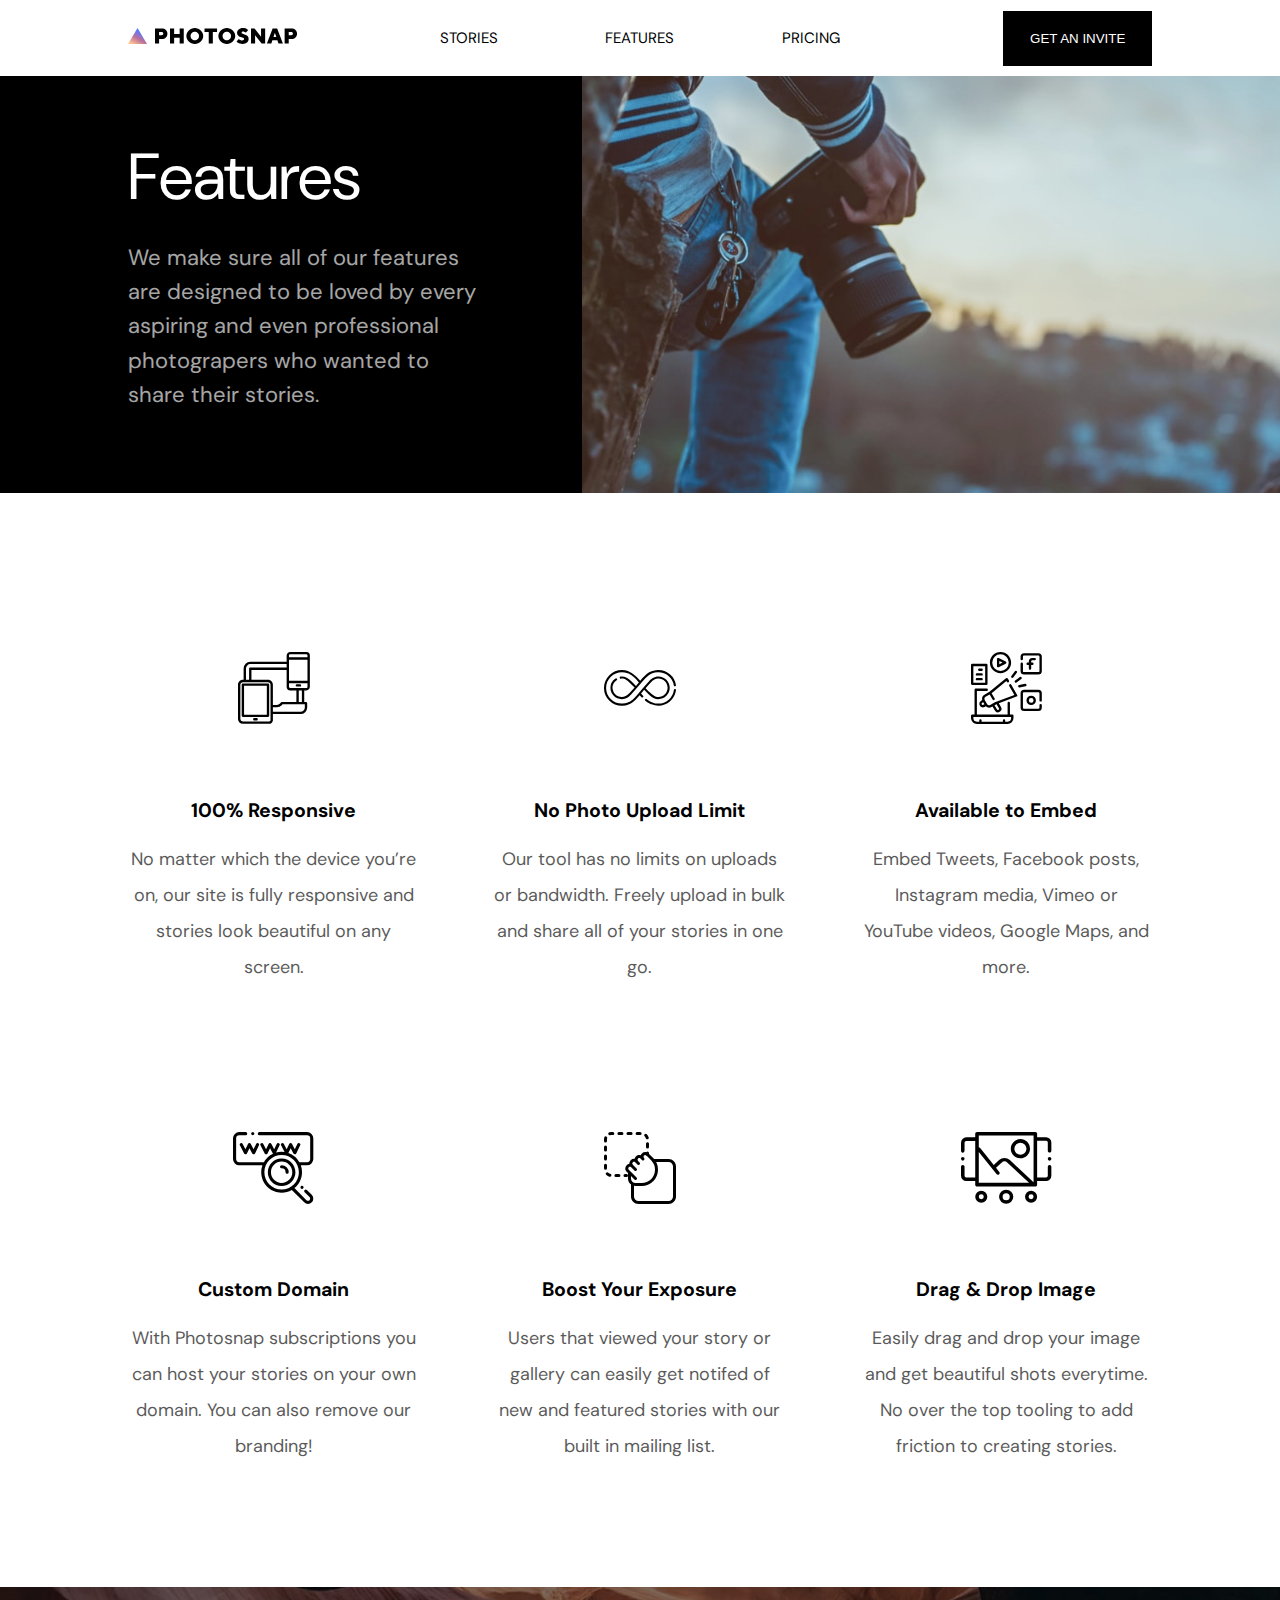
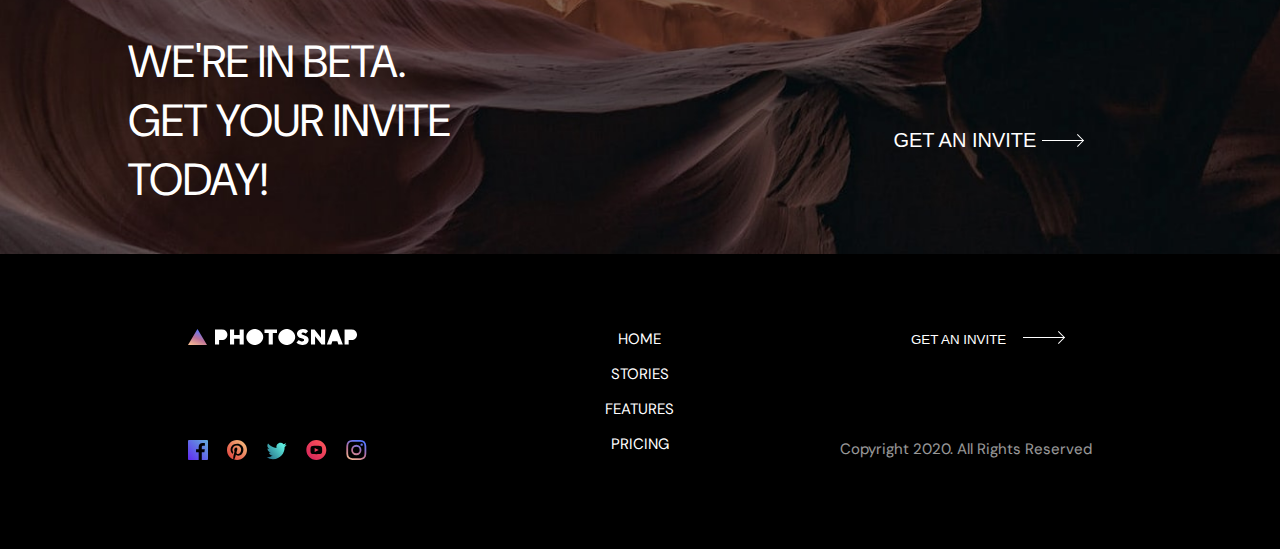
==== features.html @ b4c0d658 "first commit" ====
<!DOCTYPE html>
<html lang="en">
  <head>
    <meta charset="UTF-8" />
    <meta name="viewport" content="width=device-width, initial-scale=1.0" />
    <link rel="stylesheet" href="/scss/features.css" />
    <title>Photosnap</title>
    <link rel="icon" href="/assets/Path-2.svg" />

    <title>Frontend Mentor | Photosnap Website Challenge</title>
  </head>
  <body>
    <header>
      <nav>
        <a href="index.html"
          ><img src="/assets/shared/desktop/logo.svg" alt="logo"
        /></a>
        <img
          class="hide-desktop"
          src="/assets/shared/mobile/menu.svg"
          alt="menu"
          id="menu"
        />
        <ul id="ul" class="hide-mobile">
          <a href="stories.html">Stories</a>
          <a href="features.html">Features</a>
          <a href="pricing.html">Pricing</a>
        </ul>
        <button>Get an invite</button>
      </nav>
    </header>
    <div class="landing">
      <div class="landing-left">
        <p class="head">Features</p>
        <p class="sub-head">
          We make sure all of our features are designed to be loved by every
          aspiring and even professional photograpers who wanted to share their
          stories.
        </p>
      </div>
      <div class="landing-right">
        <img src="/assets/features/desktop/hero.jpg" alt="hero" />
      </div>
    </div>
    <div class="cards">
      <div class="card">
        <img src="/assets/features/desktop/responsive.svg" alt="responsive" />
        <p class="title">100% Responsive</p>
        <p class="sub-title">
          No matter which the device you’re on, our site is fully responsive and
          stories look beautiful on any screen.
        </p>
      </div>
      <div class="card">
        <img src="/assets/features/desktop/no-limit.svg" alt="no-limit" />
        <p class="title">No Photo Upload Limit</p>
        <p class="sub-title">
          Our tool has no limits on uploads or bandwidth. Freely upload in bulk
          and share all of your stories in one go.
        </p>
      </div>
      <div class="card">
        <img src="/assets/features/desktop/embed.svg" alt="embed" />
        <p class="title">Available to Embed</p>
        <p class="sub-title">
          Embed Tweets, Facebook posts, Instagram media, Vimeo or YouTube
          videos, Google Maps, and more.
        </p>
      </div>
      <div class="card">
        <img
          src="/assets/features/desktop/custom-domain.svg"
          alt="custom-domain"
        />
        <p class="title">Custom Domain</p>
        <p class="sub-title">
          With Photosnap subscriptions you can host your stories on your own
          domain. You can also remove our branding!
        </p>
      </div>
      <div class="card">
        <img
          src="/assets/features/desktop/boost-exposure.svg"
          alt="boost-exposure"
        />
        <p class="title">Boost Your Exposure</p>
        <p class="sub-title">
          Users that viewed your story or gallery can easily get notifed of new
          and featured stories with our built in mailing list.
        </p>
      </div>
      <div class="card">
        <img src="/assets/features/desktop/drag-drop.svg" alt="drag-drop" />
        <p class="title">Drag & Drop Image</p>
        <p class="sub-title">
          Easily drag and drop your image and get beautiful shots everytime. No
          over the top tooling to add friction to creating stories.
        </p>
      </div>
    </div>
    <div class="banner-bg">
      <div class="banner">
        <p class="head">We're in Beta. Get your invite today!</p>
        <button>
          Get an invite
          <img src="/assets/shared/desktop/arrow1.svg" alt="arrow" />
        </button>
      </div>
    </div>
    <footer>
      <div class="footer-bg">
        <div class="left">
          <div class="top">
            <img src="/assets/shared/desktop/logo1.svg" alt="logo" />
          </div>
          <div class="bottom">
            <img src="/assets/shared/desktop/facebook.svg" alt="icon" />
            <img src="/assets/shared/desktop/pinterest.svg" alt="icon" />
            <img src="/assets/shared/desktop/twitter.svg" alt="icon" />
            <img src="/assets/shared/desktop/youtube.svg" alt="icon" />
            <img src="/assets/shared/desktop/instagram.svg" alt="icon" />
          </div>
        </div>
        <div class="middle">
          <ul>
            <li><a href="#">Home</a></li>
            <li><a href="#">Stories</a></li>
            <li><a href="#">Features</a></li>
            <li><a href="#">Pricing</a></li>
          </ul>
        </div>
        <div class="right">
          <button>
            Get an invite
            <span
              ><img src="/assets/shared/desktop/arrow1.svg" alt="arrow"
            /></span>
          </button>
          <p>Copyright 2020. All Rights Reserved</p>
        </div>
      </div>
    </footer>
    <script src="/scripts/index.js"></script>
  </body>
</html>
---- scss/features.css ----
@import url("https://fonts.googleapis.com/css2?family=DM+Sans:wght@400;500;700&display=swap");
:root {
  font-size: 15px;
  font-family: "DM Sans", sans-serif;
}

body {
  margin: 0;
  padding: 0;
}

.hide {
  display: none;
}

nav {
  display: -ms-grid;
  display: grid;
  -ms-grid-columns: 0.5fr 1fr 0.5fr;
      grid-template-columns: 0.5fr 1fr 0.5fr;
  width: 80%;
  margin: 0 auto;
  padding: 0.7em 0;
  -webkit-box-align: center;
      -ms-flex-align: center;
          align-items: center;
}

nav .hide-desktop {
  display: none;
}

nav ul {
  display: -ms-grid;
  display: grid;
  -ms-grid-columns: (1fr)[3];
      grid-template-columns: repeat(3, 1fr);
  -webkit-box-pack: space-evenly;
      -ms-flex-pack: space-evenly;
          justify-content: space-evenly;
  justify-items: center;
  padding: 0;
}

nav ul a {
  color: #000000;
  text-decoration: none;
  -webkit-transition: all 0.2s;
  transition: all 0.2s;
  text-transform: uppercase;
}

nav ul a:hover {
  color: #dfdfdf;
  -webkit-transition: all 0.2s;
  transition: all 0.2s;
}

nav button {
  text-transform: uppercase;
  -ms-grid-column-align: right;
      justify-self: right;
  border: none;
  color: #ffffff;
  background-color: #000000;
  padding: 0;
  -webkit-transition: all 0.3s;
  transition: all 0.3s;
  padding: 1.5em 2em;
}

nav button:hover {
  color: #000000;
  background-color: #dfdfdf;
  -webkit-transition: all 0.3s;
  transition: all 0.3s;
  cursor: pointer;
}

footer {
  background-color: #000000;
  padding: 5em;
  color: #ffffff;
}

footer .footer-bg {
  width: 80%;
  margin: 0 auto;
  display: -ms-grid;
  display: grid;
  -ms-grid-columns: 0.8fr 1fr 0.8fr;
      grid-template-columns: 0.8fr 1fr 0.8fr;
}

footer .footer-bg .left .bottom {
  margin-top: 6em;
}

footer .footer-bg .left .bottom img:hover {
  cursor: pointer;
  -webkit-transform: scale(1.2);
          transform: scale(1.2);
}

footer .footer-bg .left .bottom img {
  padding-right: 1em;
}

footer .footer-bg .middle {
  -ms-grid-column-align: center;
      justify-self: center;
  text-align: center;
}

footer .footer-bg .middle ul {
  list-style: none;
  margin-top: 0;
  padding: 0;
}

footer .footer-bg .middle ul a {
  color: #ffffff;
  text-decoration: none;
  text-transform: uppercase;
}

footer .footer-bg .middle ul a:hover {
  opacity: 60%;
}

footer .footer-bg .middle ul li {
  margin-bottom: 1em;
}

footer .footer-bg .right {
  text-align: right;
}

footer .footer-bg .right button {
  background-color: transparent;
  color: #ffffff;
  border: none;
  text-transform: uppercase;
  padding-right: 2em;
}

footer .footer-bg .right button span {
  margin-left: 1em;
}

footer .footer-bg .right button:hover {
  text-decoration: underline;
  cursor: pointer;
}

footer .footer-bg .right p {
  margin-top: 6em;
  opacity: 60%;
}

@media (max-width: 968px) {
  footer .footer-bg {
    -ms-grid-columns: 1fr 1fr;
        grid-template-columns: 1fr 1fr;
    width: 100%;
  }
  footer .footer-bg .right {
    -ms-grid-column: 2;
    -ms-grid-column-span: 1;
    grid-column: 2/3;
    -ms-grid-column-align: end;
        justify-self: end;
  }
  footer .footer-bg .left .bottom {
    margin-top: 1em;
  }
  footer .footer-bg .middle {
    -ms-grid-column-align: left;
        justify-self: left;
    text-align: left;
    margin-top: 2em;
    -ms-grid-column: 1;
    -ms-grid-column-span: 1;
    grid-column: 1/2;
  }
}

@media (max-width: 600px) {
  nav {
    -ms-grid-columns: 1fr;
        grid-template-columns: 1fr;
    width: 90%;
  }
  nav .hide-desktop {
    display: block;
    -ms-grid-column: 3;
    -ms-grid-column-span: 1;
    grid-column: 3/4;
    -ms-grid-column-align: right;
        justify-self: right;
  }
  nav .hide-desktop:hover {
    cursor: pointer;
  }
  nav .show-desktop {
    display: none;
  }
  nav ul {
    display: -ms-grid;
    display: grid;
    -ms-grid-columns: 1fr;
        grid-template-columns: 1fr;
    -ms-grid-column-align: center;
        justify-self: center;
  }
  nav ul a {
    margin-top: 1em;
  }
  nav .hide-mobile {
    display: none;
    -webkit-transform: scale(0);
            transform: scale(0);
    -webkit-transition: all 0.5s;
    transition: all 0.5s;
  }
  nav button {
    display: none;
  }
  footer {
    text-align: center;
  }
  footer .footer-bg {
    display: block;
  }
  footer .footer-bg ul {
    margin-top: 3em;
    padding: 0;
  }
  footer .footer-bg .right {
    text-align: center;
    margin-top: 3em;
  }
  footer .footer-bg .right p {
    margin-top: 1em;
  }
  footer .footer-bg .middle {
    text-align: center;
  }
}

.landing {
  display: -ms-grid;
  display: grid;
  -ms-grid-columns: 1fr 1.2fr;
      grid-template-columns: 1fr 1.2fr;
  background-color: #000000;
  color: #ffffff;
}

.landing-left {
  padding: 3em 0;
  width: 78%;
  -ms-grid-column-align: right;
      justify-self: right;
  -ms-flex-item-align: center;
      -ms-grid-row-align: center;
      align-self: center;
}

.landing-left .head {
  font-size: 65px;
  margin: 0;
}

.landing-left .sub-head {
  font-size: 22px;
  width: 80%;
  opacity: 65%;
  line-height: 1.56;
}

.landing-right img {
  width: 100%;
  height: 100%;
  -o-object-fit: cover;
     object-fit: cover;
}

.cards {
  width: 80%;
  margin: 0 auto;
  display: -ms-grid;
  display: grid;
  -ms-grid-columns: (1fr)[3];
      grid-template-columns: repeat(3, 1fr);
  gap: 5em;
  text-align: center;
  padding: 7em 0;
}

.cards .card {
  display: -ms-grid;
  display: grid;
  -ms-grid-rows: 1fr 0.2fr 1fr;
      grid-template-rows: 1fr 0.2fr 1fr;
  justify-items: center;
  -webkit-box-align: center;
      -ms-flex-align: center;
          align-items: center;
}

.cards .card .title {
  font-weight: 700;
  font-size: 1.3rem;
  margin-bottom: 0;
}

.cards .card .sub-title {
  font-size: 1.2rem;
  opacity: 65%;
  line-height: 2;
}

.banner-bg {
  background-image: url("/assets/shared/desktop/bg-beta.jpg");
  background-repeat: no-repeat;
  background-size: cover;
  color: #ffffff;
}

.banner {
  display: -ms-grid;
  display: grid;
  -ms-grid-columns: 1fr 0.4fr;
      grid-template-columns: 1fr 0.4fr;
  width: 80%;
  margin: 0 auto;
}

.banner .head {
  width: 50%;
  font-size: 45px;
  text-transform: uppercase;
}

.banner button {
  background-color: transparent;
  color: #ffffff;
  border: none;
  margin-top: 2em;
  font-size: 20px;
  text-transform: uppercase;
  padding-right: 2em;
}

.banner button:hover {
  text-decoration: underline;
  cursor: pointer;
}

@media (max-width: 950px) {
  .landing {
    -ms-grid-columns: 1.5fr 1fr;
        grid-template-columns: 1.5fr 1fr;
  }
  .landing-left .sub-head {
    font-size: 16px;
  }
  .cards {
    -ms-grid-columns: 1fr 1fr;
        grid-template-columns: 1fr 1fr;
  }
  .banner .head {
    font-size: 25px;
  }
}

@media (max-width: 590px) {
  .landing {
    -ms-grid-columns: 1fr;
        grid-template-columns: 1fr;
  }
  .landing-right {
    -ms-grid-row: 1;
    -ms-grid-row-span: 1;
    grid-row: 1/2;
  }
  .cards {
    -ms-grid-columns: 1fr;
        grid-template-columns: 1fr;
  }
  .banner {
    text-align: center;
    -ms-grid-columns: 1fr;
        grid-template-columns: 1fr;
    padding: 2em 0;
  }
  .banner .head {
    margin: 0 auto;
    font-size: 20px;
  }
  .banner button {
    padding: 0;
  }
}
/*# sourceMappingURL=features.css.map */
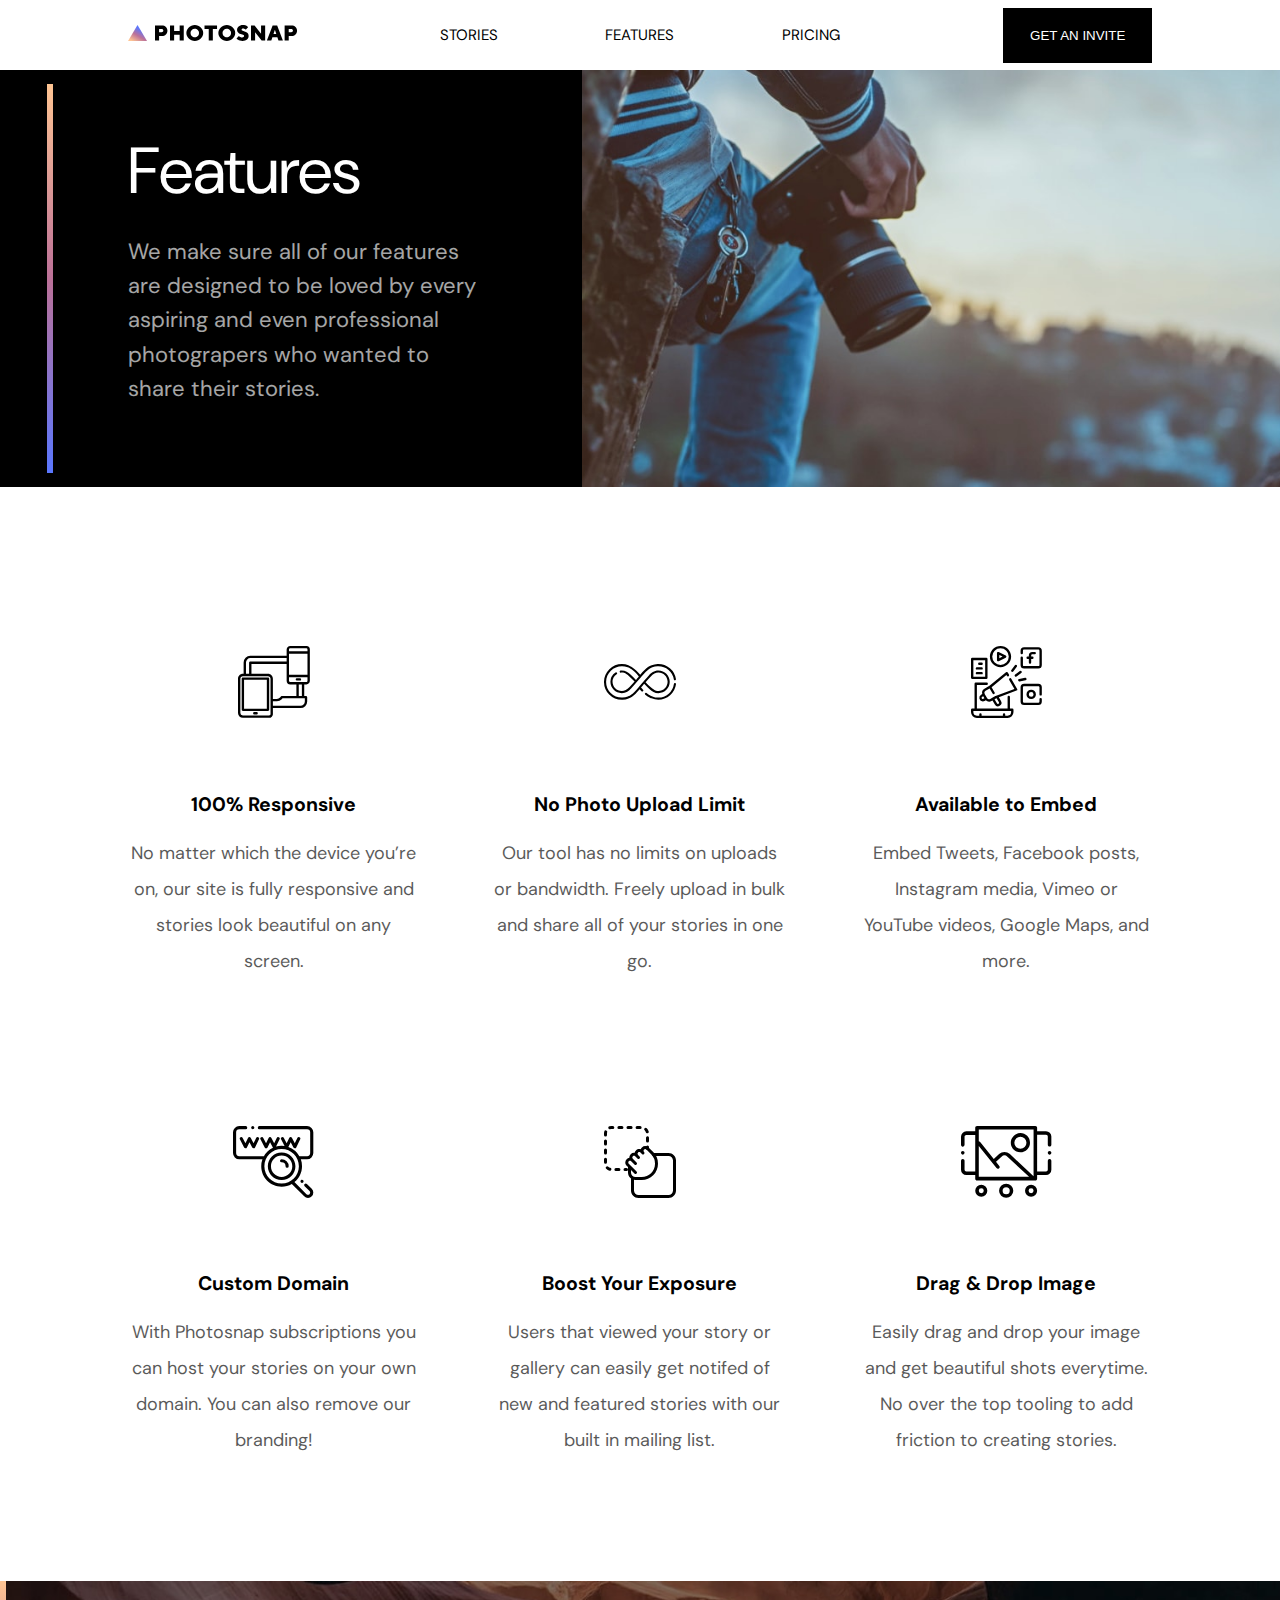
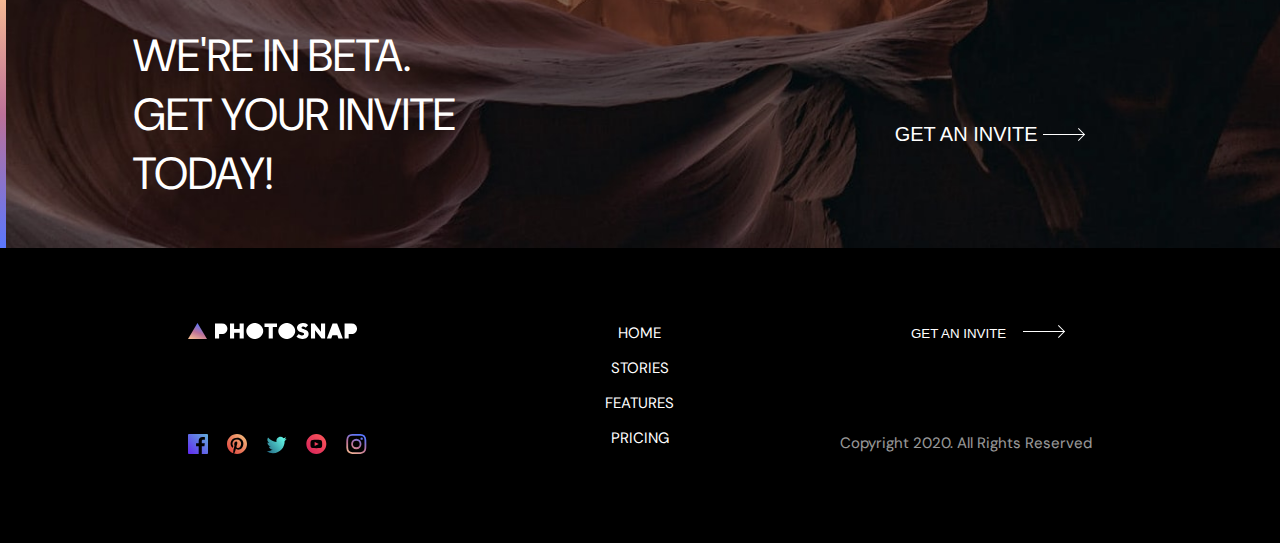
==== commit f1e370c6: "Fixed navbar bug" ====
--- a/features.html
+++ b/features.html
@@ -11,17 +11,23 @@
   </head>
   <body>
     <header>
-      <nav>
+      <nav class="hide-mobile">
         <a href="index.html"
           ><img src="/assets/shared/desktop/logo.svg" alt="logo"
         /></a>
-        <img
-          class="hide-desktop"
-          src="/assets/shared/mobile/menu.svg"
-          alt="menu"
-          id="menu"
-        />
-        <ul id="ul" class="hide-mobile">
+        <ul>
+          <a href="stories.html">Stories</a>
+          <a href="features.html">Features</a>
+          <a href="pricing.html">Pricing</a>
+        </ul>
+        <button>Get an invite</button>
+      </nav>
+      <nav class="hide-desktop">
+        <a href="index.html"
+          ><img src="/assets/shared/desktop/logo.svg" alt="logo"
+        /></a>
+        <img src="/assets/shared/mobile/menu.svg" alt="menu" id="menu" />
+        <ul id="ul" class="hide">
           <a href="stories.html">Stories</a>
           <a href="features.html">Features</a>
           <a href="pricing.html">Pricing</a>
--- a/scss/features.css
+++ b/scss/features.css
@@ -7,10 +7,6 @@
 body {
   margin: 0;
   padding: 0;
-}
-
-.hide {
-  display: none;
 }
 
 nav {
@@ -26,10 +22,6 @@
           align-items: center;
 }
 
-nav .hide-desktop {
-  display: none;
-}
-
 nav ul {
   display: -ms-grid;
   display: grid;
@@ -74,6 +66,24 @@
   background-color: #dfdfdf;
   -webkit-transition: all 0.3s;
   transition: all 0.3s;
+  cursor: pointer;
+}
+
+.hide-desktop {
+  display: none;
+}
+
+.hide-mobile {
+  display: -ms-grid;
+  display: grid;
+  padding: 0.5em 0;
+}
+
+#menu {
+  float: right;
+}
+
+#menu:hover {
   cursor: pointer;
 }
 
@@ -186,65 +196,58 @@
 }
 
 @media (max-width: 600px) {
+  button {
+    display: none;
+  }
+  footer {
+    text-align: center;
+  }
+  footer .footer-bg {
+    display: block;
+  }
+  footer .footer-bg ul {
+    margin-top: 3em;
+    padding: 0;
+  }
+  footer .footer-bg .right {
+    text-align: center;
+    margin-top: 3em;
+  }
+  footer .footer-bg .right p {
+    margin-top: 1em;
+  }
+  footer .footer-bg .middle {
+    text-align: center;
+  }
   nav {
     -ms-grid-columns: 1fr;
         grid-template-columns: 1fr;
     width: 90%;
   }
-  nav .hide-desktop {
+  .hide-desktop {
     display: block;
-    -ms-grid-column: 3;
-    -ms-grid-column-span: 1;
-    grid-column: 3/4;
-    -ms-grid-column-align: right;
-        justify-self: right;
-  }
-  nav .hide-desktop:hover {
-    cursor: pointer;
-  }
-  nav .show-desktop {
-    display: none;
-  }
-  nav ul {
+    padding: 1.3em 0;
+  }
+  ul {
     display: -ms-grid;
     display: grid;
-    -ms-grid-columns: 1fr;
-        grid-template-columns: 1fr;
-    -ms-grid-column-align: center;
-        justify-self: center;
-  }
-  nav ul a {
-    margin-top: 1em;
-  }
-  nav .hide-mobile {
-    display: none;
+    text-align: center;
     -webkit-transform: scale(0);
             transform: scale(0);
     -webkit-transition: all 0.5s;
     transition: all 0.5s;
   }
-  nav button {
+  ul li {
+    margin-top: 1em;
+  }
+  ul a {
+    margin-top: 1em;
+  }
+  .hide-mobile {
     display: none;
   }
-  footer {
-    text-align: center;
-  }
-  footer .footer-bg {
-    display: block;
-  }
-  footer .footer-bg ul {
-    margin-top: 3em;
-    padding: 0;
-  }
-  footer .footer-bg .right {
-    text-align: center;
-    margin-top: 3em;
-  }
-  footer .footer-bg .right p {
-    margin-top: 1em;
-  }
-  footer .footer-bg .middle {
-    text-align: center;
+  .hide {
+    display: none !important;
   }
 }
 
@@ -265,6 +268,12 @@
   -ms-flex-item-align: center;
       -ms-grid-row-align: center;
       align-self: center;
+  border-left: 6px solid;
+  -o-border-image: linear-gradient(#ffc593, #bc7198, #5a77ff);
+     border-image: -webkit-gradient(linear, left top, left bottom, from(#ffc593), color-stop(#bc7198), to(#5a77ff));
+     border-image: linear-gradient(#ffc593, #bc7198, #5a77ff);
+  border-image-slice: 1;
+  border-image-outset: 0 5em;
 }
 
 .landing-left .head {
@@ -326,6 +335,11 @@
   background-repeat: no-repeat;
   background-size: cover;
   color: #ffffff;
+  border-left: 6px solid;
+  -o-border-image: linear-gradient(#ffc593, #bc7198, #5a77ff);
+     border-image: -webkit-gradient(linear, left top, left bottom, from(#ffc593), color-stop(#bc7198), to(#5a77ff));
+     border-image: linear-gradient(#ffc593, #bc7198, #5a77ff);
+  border-image-slice: 1;
 }
 
 .banner {
